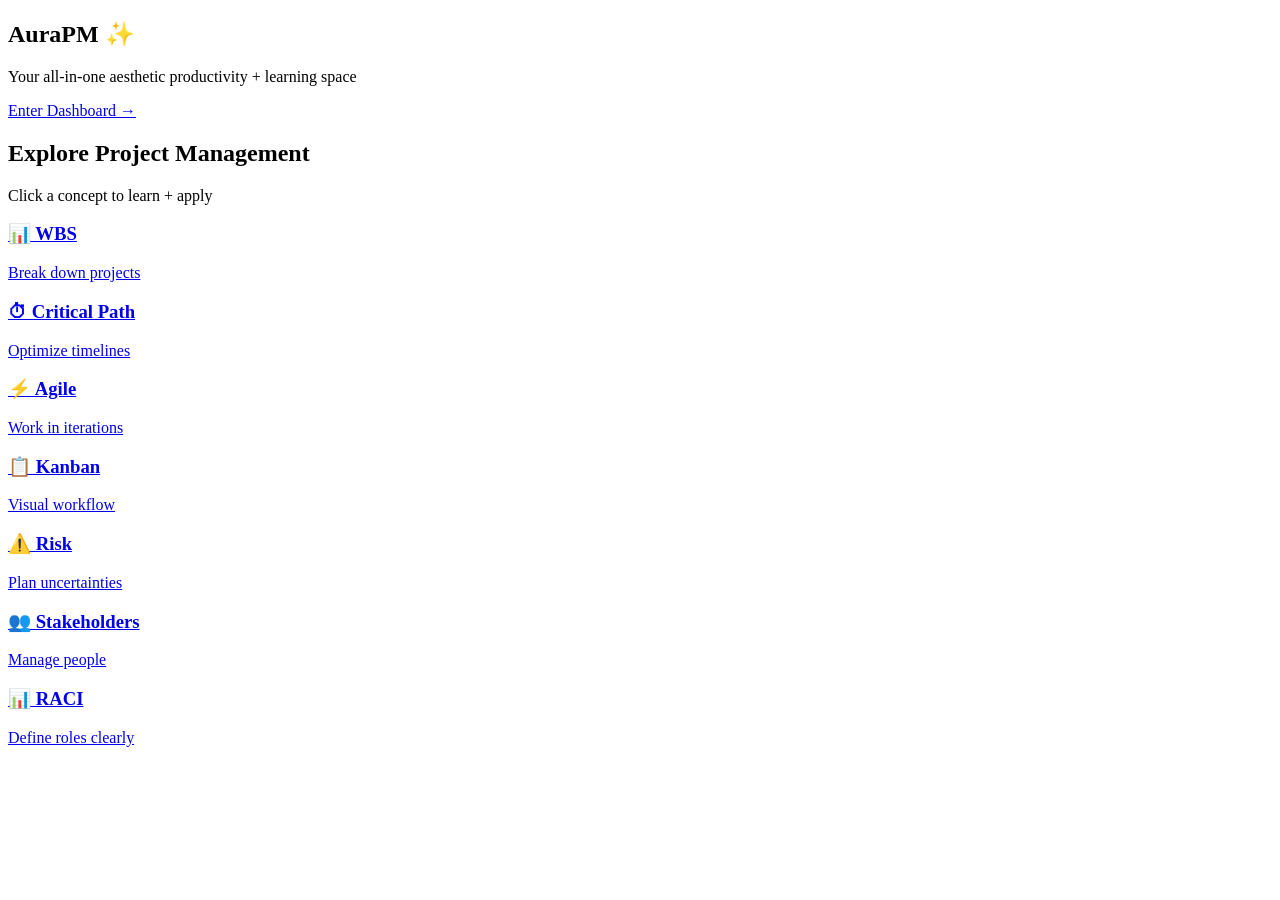
==== index.html @ 3971cc78 "index.html file" ====
<!DOCTYPE html>
<html lang="en">
<head>
  <meta charset="UTF-8">
  <title>Project Management</title>
  <link rel="stylesheet" href="style.css">
</head>

<body>

<!-- HERO -->
<section class="hero">
  <h1>AuraPM ✨</h1>
  <p>Your all-in-one aesthetic productivity + learning space</p>
  <a href="app.html" class="cta">Enter Dashboard →</a>
</section>

<!-- LEARN SECTION (MOVED UP 🔥) -->
<section class="learn-preview">

  <h2>Explore Project Management</h2>
  <p class="subtitle">Click a concept to learn + apply</p>

  <div class="learn-grid">

    <a href="learn/wbs.html" class="learn-card">
      <h3>📊 WBS</h3>
      <p>Break down projects</p>
    </a>

    <a href="learn/critical.html" class="learn-card">
      <h3>⏱ Critical Path</h3>
      <p>Optimize timelines</p>
    </a>

    <a href="learn/agile.html" class="learn-card">
      <h3>⚡ Agile</h3>
      <p>Work in iterations</p>
    </a>

    <a href="learn/kanban.html" class="learn-card">
      <h3>📋 Kanban</h3>
      <p>Visual workflow</p>
    </a>

    <a href="learn/risk.html" class="learn-card">
      <h3>⚠️ Risk</h3>
      <p>Plan uncertainties</p>
    </a>

    <a href="learn/stakeholder.html" class="learn-card">
      <h3>👥 Stakeholders</h3>
      <p>Manage people</p>
    </a>

    <a href="learn/raci.html" class="learn-card">
        <h3>📊 RACI</h3>
        <p>Define roles clearly</p> 
    </a>

  </div>

</section>

</body>
</html>
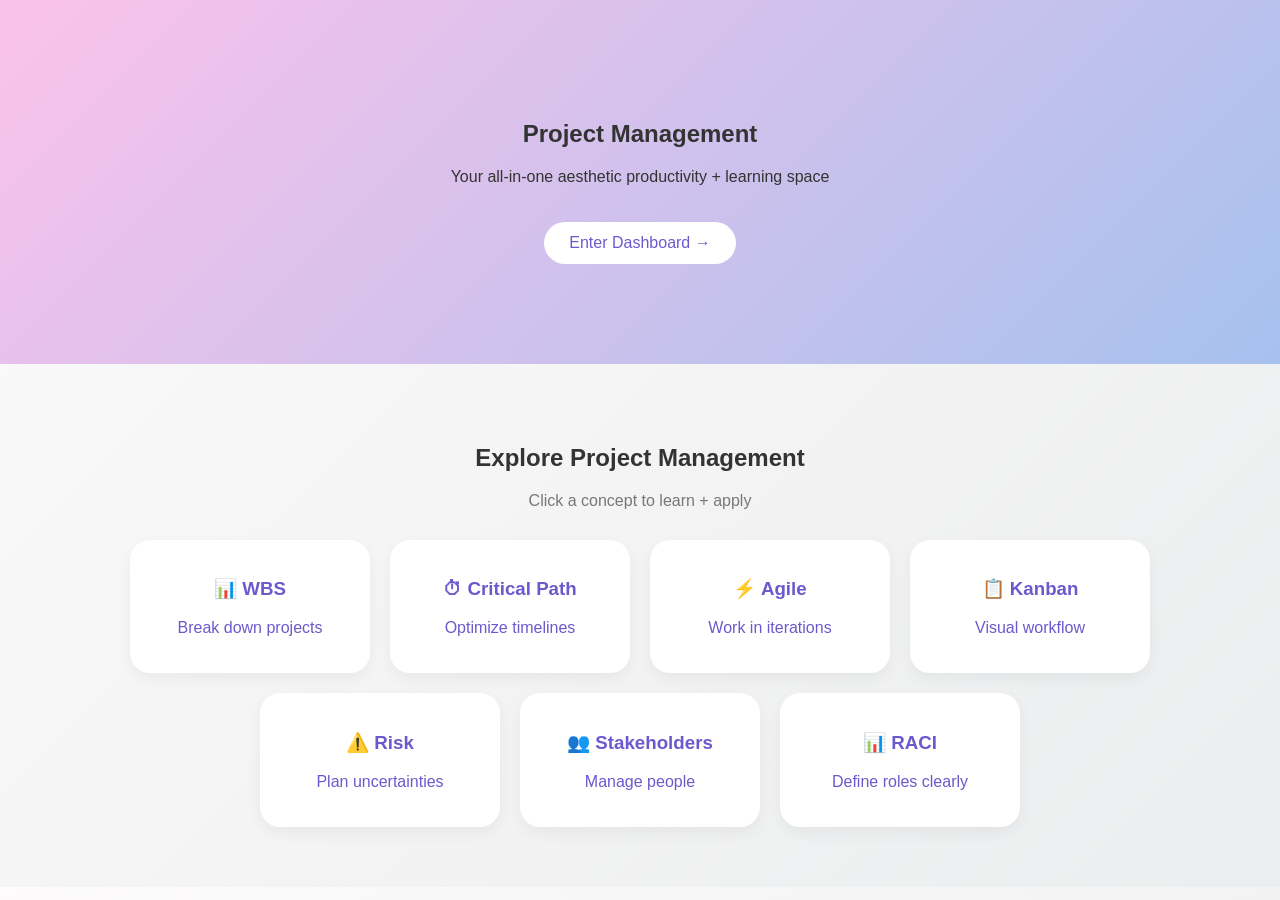
==== commit a89a7995: "Title Changes" ====
--- a/index.html
+++ b/index.html
@@ -10,7 +10,7 @@
 
 <!-- HERO -->
 <section class="hero">
-  <h1>AuraPM ✨</h1>
+  <h1>Project Management</h1>
   <p>Your all-in-one aesthetic productivity + learning space</p>
   <a href="app.html" class="cta">Enter Dashboard →</a>
 </section>
--- a/style.css
+++ b/style.css
@@ -0,0 +1,351 @@
+body {
+  margin: 0;
+  font-family: 'Poppins', sans-serif;
+  background: linear-gradient(135deg, #fdfbfb, #ebedee);
+  color: #333;
+}
+
+/* HERO */
+.hero {
+  text-align: center;
+  padding: 100px 20px;
+  background: linear-gradient(135deg, #fbc2eb, #a6c1ee);
+}
+
+.cta {
+  display: inline-block;
+  margin-top: 20px;
+  padding: 12px 25px;
+  background: white;
+  border-radius: 30px;
+  text-decoration: none;
+  color: #6a5acd;
+}
+
+/* FEATURES */
+.features {
+  display: flex;
+  justify-content: space-around;
+  padding: 50px;
+}
+
+.feature-card {
+  background: white;
+  padding: 20px;
+  border-radius: 20px;
+  width: 25%;
+}
+
+/* HEADER */
+header {
+  text-align: center;
+  padding: 30px;
+  position: relative;
+}
+
+.header-actions {
+  position: absolute;
+  right: 20px;
+  top: 20px;
+}
+
+.icon-btn {
+  font-size: 22px;
+  cursor: pointer;
+}
+
+/* TABS */
+.tabs {
+  display: flex;
+  justify-content: center;
+  gap: 15px;
+}
+
+.tabs button {
+  background: #f3e8ff;
+  border: none;
+  padding: 10px 18px;
+  border-radius: 20px;
+}
+
+.tabs button.active-tab {
+  background: #d8b4fe;
+  color: white;
+}
+
+/* OVERVIEW */
+.overview {
+  display: flex;
+  justify-content: center;
+  gap: 20px;
+}
+
+.card {
+  background: #f3e8ff;
+  padding: 15px;
+  border-radius: 15px;
+}
+
+/* TAB */
+.tab { display: none; }
+.tab.active { display: block; }
+
+/* BOARD */
+.board {
+  display: flex;
+  gap: 20px;
+  padding: 20px;
+}
+
+.column {
+  flex: 1;
+  background: #fff0f6;
+  border-radius: 20px;
+  padding: 15px;
+}
+
+.task {
+  background: white;
+  padding: 10px;
+  margin-top: 10px;
+  border-radius: 12px;
+  cursor: grab;
+}
+
+/* CALENDAR */
+#calendarGrid {
+  display: grid;
+  grid-template-columns: repeat(7, 1fr);
+  gap: 10px;
+  padding: 20px;
+}
+
+.day {
+  background: #e0f2fe;
+  border-radius: 15px;
+  padding: 10px;
+  min-height: 80px;
+}
+
+.event {
+  background: #c084fc;
+  color: white;
+  padding: 4px;
+  border-radius: 8px;
+}
+
+/* TEAM */
+.invite-box input {
+  padding: 10px;
+  border-radius: 20px;
+  border: none;
+}
+
+#collaborators div {
+  background: #e0cfff;
+  padding: 6px;
+  border-radius: 20px;
+  margin: 5px;
+}
+
+/* HOW SECTION */
+.how {
+  text-align: center;
+  padding: 60px 20px;
+}
+
+.how h2 {
+  font-size: 2rem;
+  margin-bottom: 10px;
+}
+
+.subtitle {
+  color: #777;
+  margin-bottom: 30px;
+}
+
+/* STEPS GRID */
+.steps {
+  display: flex;
+  justify-content: center;
+  gap: 20px;
+  flex-wrap: wrap;
+}
+
+/* STEP CARDS */
+.step-card {
+  background: white;
+  padding: 20px;
+  border-radius: 20px;
+  width: 220px;
+  box-shadow: 0 6px 15px rgba(0,0,0,0.05);
+  text-align: center;
+}
+
+.step-card h3 {
+  margin-bottom: 10px;
+  color: #6a5acd;
+}
+
+.learn {
+  text-align: center;
+  padding: 60px 20px;
+}
+
+.learn-grid {
+  display: flex;
+  justify-content: center;
+  flex-wrap: wrap;
+  gap: 20px;
+  margin-top: 20px;
+}
+
+.learn-card {
+  background: #fff;
+  padding: 20px;
+  border-radius: 20px;
+  text-decoration: none;
+  color: #6a5acd;
+  width: 200px;
+  box-shadow: 0 5px 12px rgba(0,0,0,0.05);
+  transition: 0.2s;
+}
+
+.learn-card:hover {
+  transform: translateY(-5px);
+  background: #f3e8ff;
+}
+
+.learn-preview {
+  text-align: center;
+  padding: 60px 20px;
+}
+
+.learn-grid {
+  display: flex;
+  justify-content: center;
+  flex-wrap: wrap;
+  gap: 20px;
+}
+
+.learn-card {
+  background: white;
+  padding: 20px;
+  border-radius: 20px;
+  width: 200px;
+  text-decoration: none;
+  color: #6a5acd;
+  box-shadow: 0 6px 15px rgba(0,0,0,0.05);
+  transition: 0.2s;
+}
+
+.learn-card:hover {
+  transform: translateY(-6px);
+  background: #f3e8ff;
+}
+
+.content {
+  text-align: center;
+  padding: 40px;
+}
+
+.card {
+  background: white;
+  margin: 20px auto;
+  padding: 20px;
+  border-radius: 20px;
+  width: 60%;
+  box-shadow: 0 6px 15px rgba(0,0,0,0.05);
+}
+
+#calendarGrid {
+  padding: 20px;
+}
+
+/* calendar header */
+.calendar-header {
+  display: flex;
+  justify-content: center;
+  align-items: center;
+  gap: 20px;
+  margin-bottom: 10px;
+}
+
+.calendar-header button {
+  background: #f3e8ff;
+  border: none;
+  padding: 8px 12px;
+  border-radius: 10px;
+  cursor: pointer;
+}
+
+/* THE REAL GRID */
+.calendar-grid {
+  display: grid;
+  grid-template-columns: repeat(7, 1fr);
+  gap: 10px;
+  width: 100%;
+}
+
+/* DAY NAMES */
+.day-name {
+  text-align: center;
+  font-weight: 600;
+  color: #777;
+}
+
+/* DAY BLOCKS */
+.day {
+  background: #e0f2fe;
+  border-radius: 15px;
+  padding: 12px;
+  min-height: 90px;
+}
+
+.project-bar {
+  display: flex;
+  justify-content: center;
+  gap: 10px;
+  margin: 15px;
+}
+
+.project-bar select {
+  padding: 8px;
+  border-radius: 10px;
+  border: none;
+  background: #f3e8ff;
+}
+
+.project-bar button {
+  background: #d8b4fe;
+  border: none;
+  padding: 8px 12px;
+  border-radius: 10px;
+  cursor: pointer;
+}
+
+.calendar-wrapper {
+  width: 100%;
+  max-width: 900px;
+  margin: auto;
+}
+
+#calendarGrid {
+  width: 100%;
+  display: flex;
+  justify-content: center;
+}
+
+.calendar-grid {
+  width: 100%;
+  display: grid;
+  grid-template-columns: repeat(7, 1fr);
+  gap: 10px;
+}
+
+.day {
+  min-height: 90px;
+  padding: 10px;
+  border-radius: 15px;
+  background: #e0f2fe;
+}
